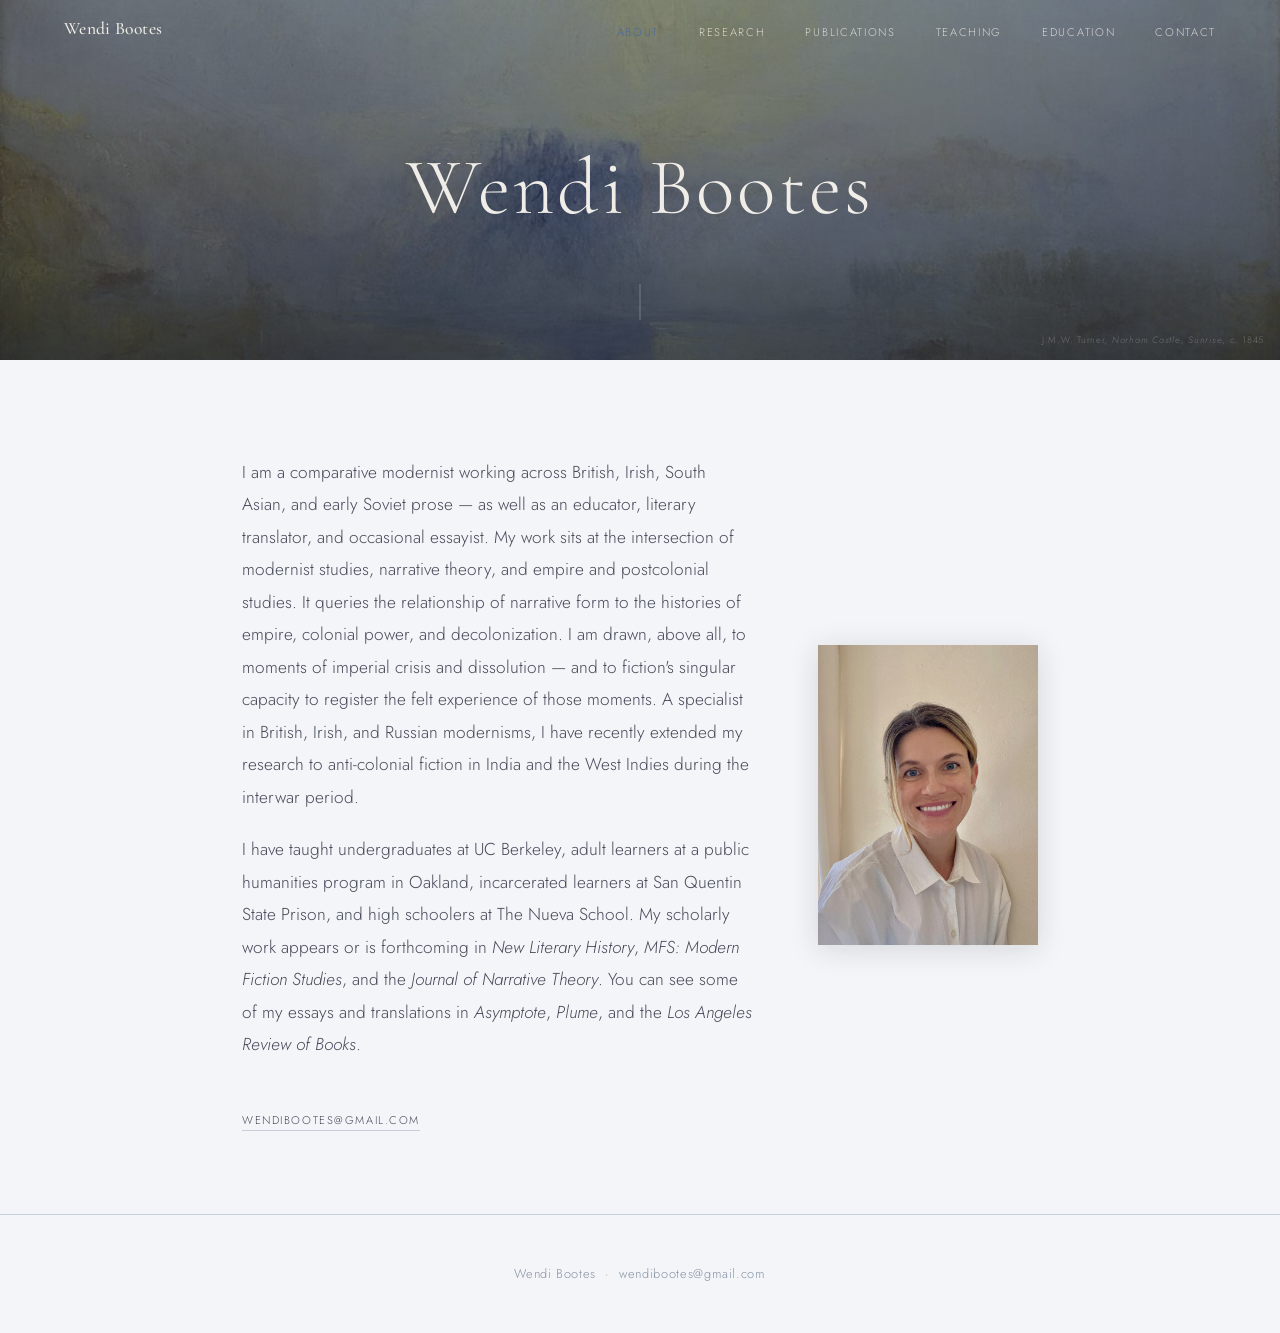
==== index.html @ 1dca985c "Add files via upload" ====
<!DOCTYPE html>
<html lang="en">
<head>
  <meta charset="UTF-8" />
  <meta name="viewport" content="width=device-width, initial-scale=1.0" />
  <title>Wendi Bootes</title>
  <link rel="preconnect" href="https://fonts.googleapis.com" />
  <link rel="preconnect" href="https://fonts.gstatic.com" crossorigin />
  <link href="https://fonts.googleapis.com/css2?family=Cormorant+Garamond:ital,wght@0,300;0,400;0,500;0,600;1,300;1,400;1,500;1,600&family=Jost:wght@300;400;500&display=swap" rel="stylesheet" />
  <link rel="stylesheet" href="style.css" />
  <style>
    #hero { position:relative; min-height:40vh; display:flex; flex-direction:column; align-items:center; justify-content:center; text-align:center; overflow:hidden; }
    .hero-bg { position:absolute; inset:0; background:url('Turner_-_Norham_Castle,_Sunrise_-_WGA23182.jpg') center/cover no-repeat; }
    .hero-bg::after { content:''; position:absolute; inset:0; background:linear-gradient(to bottom,rgba(18,24,38,.48) 0%,rgba(18,24,38,.58) 60%,rgba(18,24,38,.75) 100%); }
    .hero-content { position:relative; z-index:1; padding:2rem; }
    .hero-name { font-family:var(--serif); font-size:clamp(2.8rem,6.5vw,5rem); font-weight:300; color:#F0EDE8; letter-spacing:.04em; line-height:1; }
    .hero-scroll { position:absolute; bottom:2.5rem; left:50%; transform:translateX(-50%); font-size:.62rem; letter-spacing:.2em; text-transform:uppercase; color:rgba(240,237,232,.4); text-decoration:none; display:flex; flex-direction:column; align-items:center; gap:.6rem; }
    .hero-scroll::after { content:''; width:1px; height:36px; background:rgba(240,237,232,.3); animation:scrollline 1.8s ease-in-out infinite; }
    @keyframes scrollline { 0%{opacity:0;transform:scaleY(0);transform-origin:top} 50%{opacity:1;transform:scaleY(1);transform-origin:top} 100%{opacity:0;transform:scaleY(1);transform-origin:bottom} }
    .painting-credit { position:absolute; bottom:.75rem; right:1rem; font-size:.58rem; letter-spacing:.08em; color:rgba(240,237,232,.3); z-index:2; }
  </style>
</head>
<body>
  <nav id="main-nav">
    <a href="index.html" class="nav-name">Wendi Bootes</a>
    <ul class="nav-links">
      <li><a href="index.html" class="active">About</a></li>
      <li><a href="research.html">Research</a></li>
      <li><a href="publications.html">Publications</a></li>
      <li><a href="teaching.html">Teaching</a></li>
      <li><a href="education.html">Education</a></li>
      <li><a href="contact.html">Contact</a></li>
    </ul>
  </nav>

  <section id="hero">
    <div class="hero-bg"></div>
    <div class="hero-content"><h1 class="hero-name">Wendi Bootes</h1></div>
    <a href="#about" class="hero-scroll"></a>
    <span class="painting-credit">J.M.W. Turner, <em>Norham Castle, Sunrise</em>, c. 1845</span>
  </section>

  <div class="page">
    <section id="about">
      <div class="fade">
        <div class="about-grid">
          <div class="about-text">
            <p>I am a comparative modernist working across British, Irish, South Asian, and early Soviet prose — as well as an educator, literary translator, and occasional essayist. My work sits at the intersection of modernist studies, narrative theory, and empire and postcolonial studies. It queries the relationship of narrative form to the histories of empire, colonial power, and decolonization. I am drawn, above all, to moments of imperial crisis and dissolution — and to fiction's singular capacity to register the felt experience of those moments. A specialist in British, Irish, and Russian modernisms, I have recently extended my research to anti-colonial fiction in India and the West Indies during the interwar period.</p>
            <p>I have taught undergraduates at UC Berkeley, adult learners at a public humanities program in Oakland, incarcerated learners at San Quentin State Prison, and high schoolers at The Nueva School. My scholarly work appears or is forthcoming in <em>New Literary History</em>, <em>MFS: Modern Fiction Studies</em>, and the <em>Journal of Narrative Theory</em>. You can see some of my essays and translations in <em>Asymptote</em>, <em>Plume</em>, and the <em>Los Angeles Review of Books</em>.</p>
            <div class="about-contact"><a href="mailto:wendibootes@gmail.com">wendibootes@gmail.com</a></div>
          </div>
          <div class="about-photo">
            <img src="headshot.jpeg" alt="Wendi Bootes" onerror="this.style.display='none';this.nextElementSibling.style.display='flex';" />
            <div class="photo-placeholder" style="display:none;">
              <svg width="28" height="28" viewBox="0 0 24 24" fill="none" stroke="currentColor" stroke-width="1.2"><circle cx="12" cy="8" r="4"/><path d="M4 20c0-4 3.6-7 8-7s8 3 8 7"/></svg>
              <span>Photo not found</span>
            </div>
          </div>
        </div>
      </div>
    </section>
  </div>

  <footer>Wendi Bootes &nbsp;&middot;&nbsp; <a href="mailto:wendibootes@gmail.com">wendibootes@gmail.com</a></footer>

  <script>
    const nav = document.getElementById('main-nav');
    const hero = document.getElementById('hero');
    function updateNav() { nav.classList.toggle('solid', hero.getBoundingClientRect().bottom <= 80); }
    window.addEventListener('scroll', updateNav, { passive:true });
    updateNav();
    const obs = new IntersectionObserver(entries => { entries.forEach(e => { if(e.isIntersecting){e.target.classList.add('visible');obs.unobserve(e.target);} }); }, {threshold:.06});
    document.querySelectorAll('.fade').forEach(el => obs.observe(el));
  </script>
</body>
</html>
---- style.css ----
/* ── Variables ─────────────────────────────────────────── */
:root {
  --cream:    #F3F5F8;
  --paper:    #E8ECF3;
  --ink:      #191C23;
  --ink-mid:  #464B5A;
  --ink-soft: #8892A4;
  --accent:   #4A6A9C;
  --rule:     #C8CED9;
  --serif:    'Cormorant Garamond', Georgia, serif;
  --sans:     'Jost', system-ui, sans-serif;
}

/* ── Reset ─────────────────────────────────────────────── */
*, *::before, *::after { box-sizing: border-box; margin: 0; padding: 0; }
html { scroll-behavior: smooth; }
body {
  background: var(--cream);
  color: var(--ink);
  font-family: var(--sans);
  font-weight: 300;
  font-size: 19px;
  line-height: 1.75;
}
::selection { background: var(--accent); color: var(--cream); }
a { color: inherit; }

/* ── Navigation ────────────────────────────────────────── */
nav {
  position: fixed;
  top: 0; left: 0; right: 0;
  z-index: 100;
  display: flex;
  align-items: center;
  justify-content: space-between;
  padding: 0 4rem;
  height: 60px;
  background: transparent;
  border-bottom: 1px solid transparent;
  transition: background 0.4s ease, border-color 0.4s ease;
}
nav.solid {
  background: var(--cream);
  border-bottom-color: var(--rule);
}
.nav-name {
  font-family: var(--serif);
  font-size: 1.1rem;
  font-weight: 500;
  letter-spacing: 0.02em;
  text-decoration: none;
  color: #F0EDE8;
  transition: color 0.4s ease;
}
nav.solid .nav-name { color: var(--ink); }
.nav-links {
  display: flex;
  gap: 2.5rem;
  list-style: none;
}
.nav-links a {
  font-size: 0.7rem;
  letter-spacing: 0.15em;
  text-transform: uppercase;
  color: rgba(240, 237, 232, 0.8);
  text-decoration: none;
  transition: color 0.2s;
}
nav.solid .nav-links a { color: var(--ink-mid); }
.nav-links a:hover,
nav.solid .nav-links a:hover { color: var(--accent); }
.nav-links a.active { color: var(--accent); }
nav.solid .nav-links a.active { color: var(--accent); }

/* ── Page wrapper ──────────────────────────────────────── */
.page {
  max-width: 860px;
  margin: 0 auto;
  padding: 0 2rem;
}

/* ── Inner page header ─────────────────────────────────── */
.inner-header {
  height: 160px;
  position: relative;
  overflow: hidden;
  display: flex;
  align-items: center;
  padding-top: 2rem;
}
.inner-header-bg {
  position: absolute;
  inset: 0;
  background: url('Turner_-_Norham_Castle,_Sunrise_-_WGA23182.jpg') center 35% / cover no-repeat;
}
.inner-header-bg::after {
  content: '';
  position: absolute;
  inset: 0;
  background: linear-gradient(to bottom, rgba(18,24,38,0.55) 0%, rgba(18,24,38,0.72) 100%);
}
.inner-header-title {
  position: relative;
  z-index: 1;
  width: 100%;
  max-width: 860px;
  margin: 0 auto;
  padding: 0 2rem;
  font-family: var(--serif);
  font-size: clamp(2rem, 5vw, 3rem);
  font-weight: 300;
  color: #F0EDE8;
  letter-spacing: -0.01em;
}

/* ── Sections ──────────────────────────────────────────── */
section {
  padding: 6rem 0 5rem;
}

/* ── Section labels ────────────────────────────────────── */
.label {
  display: flex;
  align-items: center;
  gap: 1rem;
  font-size: 0.72rem;
  letter-spacing: 0.22em;
  text-transform: uppercase;
  color: var(--accent);
  margin-bottom: 2.8rem;
}
.label::after {
  content: '';
  flex: 1;
  height: 1px;
  background: var(--rule);
}

/* ── About ─────────────────────────────────────────────── */
.about-grid {
  display: grid;
  grid-template-columns: 1fr 220px;
  gap: 4rem;
  align-items: center;
}
.about-text p {
  color: var(--ink-mid);
  font-size: 1.08rem;
  line-height: 1.88;
}
.about-text p + p { margin-top: 1.25rem; }
.about-contact { margin-top: 2.5rem; }
.about-contact a {
  font-size: 0.7rem;
  letter-spacing: 0.14em;
  text-transform: uppercase;
  color: var(--ink-mid);
  text-decoration: none;
  border-bottom: 1px solid var(--rule);
  padding-bottom: 2px;
  transition: color 0.2s, border-color 0.2s;
}
.about-contact a:hover { color: var(--accent); border-color: var(--accent); }
.about-photo img {
  width: 100%;
  display: block;
  filter: grayscale(10%) contrast(1.02) brightness(0.97);
  box-shadow: 0 4px 28px rgba(25,28,35,0.14);
}
.photo-placeholder {
  width: 100%;
  aspect-ratio: 3/4;
  background: var(--paper);
  border: 1px solid var(--rule);
  display: flex;
  flex-direction: column;
  align-items: center;
  justify-content: center;
  gap: 0.6rem;
  color: var(--ink-soft);
  font-size: 0.72rem;
  letter-spacing: 0.1em;
  text-align: center;
  padding: 1.5rem;
}

/* ── Research ──────────────────────────────────────────── */
.book-block { margin-bottom: 3.5rem; }
.book-eyebrow {
  font-size: 0.65rem;
  letter-spacing: 0.2em;
  text-transform: uppercase;
  color: var(--accent);
  margin-bottom: 0.5rem;
}
.book-title {
  font-family: var(--serif);
  font-size: 1.85rem;
  font-weight: 400;
  font-style: italic;
  margin-bottom: 1.5rem;
  color: var(--ink);
  line-height: 1.3;
}
.pull-quote {
  margin: 2.5rem 0 3rem;
  padding: 2rem 0;
  border-top: 1px solid var(--rule);
  border-bottom: 1px solid var(--rule);
  position: relative;
}
.pull-quote::before {
  content: '\201C';
  font-family: var(--serif);
  font-size: 7rem;
  line-height: 1;
  color: var(--accent);
  opacity: 0.15;
  position: absolute;
  top: 0.5rem; left: -0.25rem;
  pointer-events: none;
}
.pull-quote blockquote {
  font-family: var(--serif);
  font-size: clamp(1.55rem, 3.2vw, 2.2rem);
  font-style: italic;
  font-weight: 300;
  color: var(--ink);
  line-height: 1.4;
  letter-spacing: -0.01em;
  padding-left: 1rem;
}
.triptych {
  display: grid;
  grid-template-columns: 1fr 1fr 1fr;
  gap: 0.6rem;
  margin: 2.8rem 0 3rem;
}
.triptych figure { overflow: hidden; }
.triptych img {
  width: 100%;
  height: 200px;
  object-fit: cover;
  object-position: center 30%;
  display: block;
  filter: grayscale(30%) contrast(1.08) brightness(0.88) sepia(10%);
  transition: filter 0.4s ease;
}
.triptych figure:hover img {
  filter: grayscale(10%) contrast(1.05) brightness(0.95) sepia(5%);
}
.triptych figcaption {
  padding-top: 0.55rem;
  display: flex;
  flex-direction: column;
  gap: 0.1rem;
}
.triptych .cap-movement {
  font-size: 0.62rem;
  letter-spacing: 0.2em;
  text-transform: uppercase;
  color: var(--accent);
}
.triptych .cap-place {
  font-family: var(--serif);
  font-size: 0.92rem;
  font-style: italic;
  color: var(--ink-soft);
}
.book-desc p {
  color: var(--ink-mid);
  font-size: 1.05rem;
  line-height: 1.9;
  margin-bottom: 1.15rem;
}
.book-desc p:last-child { margin-bottom: 0; }
.research-intro {
  margin-bottom: 3rem;
  padding-bottom: 3rem;
  border-bottom: 1px solid var(--rule);
}
.research-intro p {
  font-size: 1.05rem;
  line-height: 1.8;
  color: var(--ink-mid);
  max-width: 72ch;
}
.second-project {
  border-left: 2px solid var(--rule);
  padding-left: 1.5rem;
  margin-top: 3rem;
}
.second-project .book-eyebrow { margin-bottom: 0.4rem; }
.second-project p {
  color: var(--ink-mid);
  font-size: 0.98rem;
  line-height: 1.82;
  font-style: italic;
}

/* ── Publications ──────────────────────────────────────── */
.pub-group { margin-bottom: 3rem; }
.pub-group:last-child { margin-bottom: 0; }
.pub-group-title {
  font-size: 0.65rem;
  letter-spacing: 0.2em;
  text-transform: uppercase;
  color: var(--ink-soft);
  margin-bottom: 1.2rem;
}
.pub-item {
  padding: 1.4rem 0;
  border-bottom: 1px solid var(--rule);
}
.pub-item:first-of-type { border-top: 1px solid var(--rule); }
.pub-title {
  font-family: var(--serif);
  font-size: 1.28rem;
  font-weight: 400;
  line-height: 1.45;
  color: var(--ink);
  margin-bottom: 0.3rem;
}
.pub-meta {
  font-size: 0.88rem;
  color: var(--ink-soft);
  letter-spacing: 0.02em;
}
.pub-meta em { font-style: italic; }
.pub-award {
  display: inline-block;
  margin-top: 0.5rem;
  font-size: 0.63rem;
  letter-spacing: 0.13em;
  text-transform: uppercase;
  color: var(--accent);
  border: 1px solid var(--accent);
  padding: 0.15rem 0.65rem;
}

/* ── Teaching ──────────────────────────────────────────── */
.teaching-intro {
  color: var(--ink-mid);
  font-size: 1.05rem;
  line-height: 1.9;
  margin-bottom: 3.5rem;
}
.teaching-intro p + p { margin-top: 1.1rem; }
.inst-block { margin-bottom: 2.8rem; }
.inst-block:last-child { margin-bottom: 0; }
.inst-name {
  font-family: var(--serif);
  font-size: 1.6rem;
  font-weight: 500;
  color: var(--ink);
  margin-bottom: 0.15rem;
}
.inst-meta {
  font-size: 0.82rem;
  letter-spacing: 0.12em;
  text-transform: uppercase;
  color: var(--accent);
  margin-bottom: 1rem;
}
.role-label {
  font-size: 0.92rem;
  font-style: italic;
  color: var(--ink-soft);
  margin-top: 0.9rem;
  margin-bottom: 0.45rem;
}
.role-sublabel {
  font-size: 0.82rem;
  font-style: normal;
  color: var(--ink-soft);
  letter-spacing: 0.09em;
  text-transform: uppercase;
  margin-top: -0.2rem;
  margin-bottom: 0.8rem;
}
.course-list {
  list-style: none;
  display: flex;
  flex-direction: column;
  gap: 0.4rem;
}
.course-list li {
  font-family: var(--serif);
  font-size: 1.25rem;
  font-style: italic;
  color: var(--ink-mid);
  padding-left: 1.2rem;
  position: relative;
}
.course-list li::before {
  content: '—';
  position: absolute;
  left: 0;
  color: var(--rule);
  font-style: normal;
}
.course-texts {
  display: block;
  font-family: var(--sans);
  font-size: 1rem;
  font-style: normal;
  color: var(--ink-soft);
  line-height: 1.75;
  margin-top: 0.35rem;
}

/* ── Education ─────────────────────────────────────────── */
.edu-item {
  padding: 1.5rem 0;
  border-bottom: 1px solid var(--rule);
}
.edu-item:first-of-type { border-top: 1px solid var(--rule); }
.edu-degree {
  font-family: var(--serif);
  font-size: 1.5rem;
  font-weight: 400;
  color: var(--ink);
  line-height: 1.4;
}
.edu-institution {
  font-size: 1.05rem;
  color: var(--ink-mid);
  margin-top: 0.15rem;
}
.edu-note {
  font-size: 0.92rem;
  color: var(--ink-soft);
  font-style: italic;
  margin-top: 0.1rem;
}
.edu-year {
  font-size: 0.82rem;
  letter-spacing: 0.1em;
  color: var(--accent);
  margin-top: 0.15rem;
}

/* ── Contact ───────────────────────────────────────────── */
.contact-body { max-width: 580px; }
.contact-body p {
  color: var(--ink-mid);
  font-size: 1.08rem;
  line-height: 1.9;
}
.contact-email {
  display: inline-block;
  margin-top: 2.2rem;
  font-family: var(--serif);
  font-size: 1.55rem;
  font-weight: 400;
  color: var(--ink);
  text-decoration: none;
  border-bottom: 1px solid var(--rule);
  padding-bottom: 3px;
  transition: color 0.2s, border-color 0.2s;
}
.contact-email:hover { color: var(--accent); border-color: var(--accent); }

/* ── Footer ────────────────────────────────────────────── */
footer {
  border-top: 1px solid var(--rule);
  padding: 3rem 2rem;
  text-align: center;
  font-size: 0.8rem;
  color: var(--ink-soft);
  letter-spacing: 0.05em;
}
footer a { text-decoration: none; color: inherit; }

/* ── Fade-in ───────────────────────────────────────────── */
.fade {
  opacity: 0;
  transform: translateY(18px);
  transition: opacity 0.7s ease, transform 0.7s ease;
}
.fade.visible { opacity: 1; transform: none; }

/* ── Responsive ────────────────────────────────────────── */
@media (max-width: 700px) {
  nav { padding: 0 1.5rem; }
  .nav-links { gap: 1.5rem; }
  .nav-links li:nth-child(n+4) { display: none; }
  .about-grid { grid-template-columns: 1fr; }
  .about-photo { max-width: 200px; margin: 0 auto; }
  .triptych { grid-template-columns: 1fr; }
  .triptych img { height: 220px; }
  section { padding: 5rem 0 3.5rem; }
}
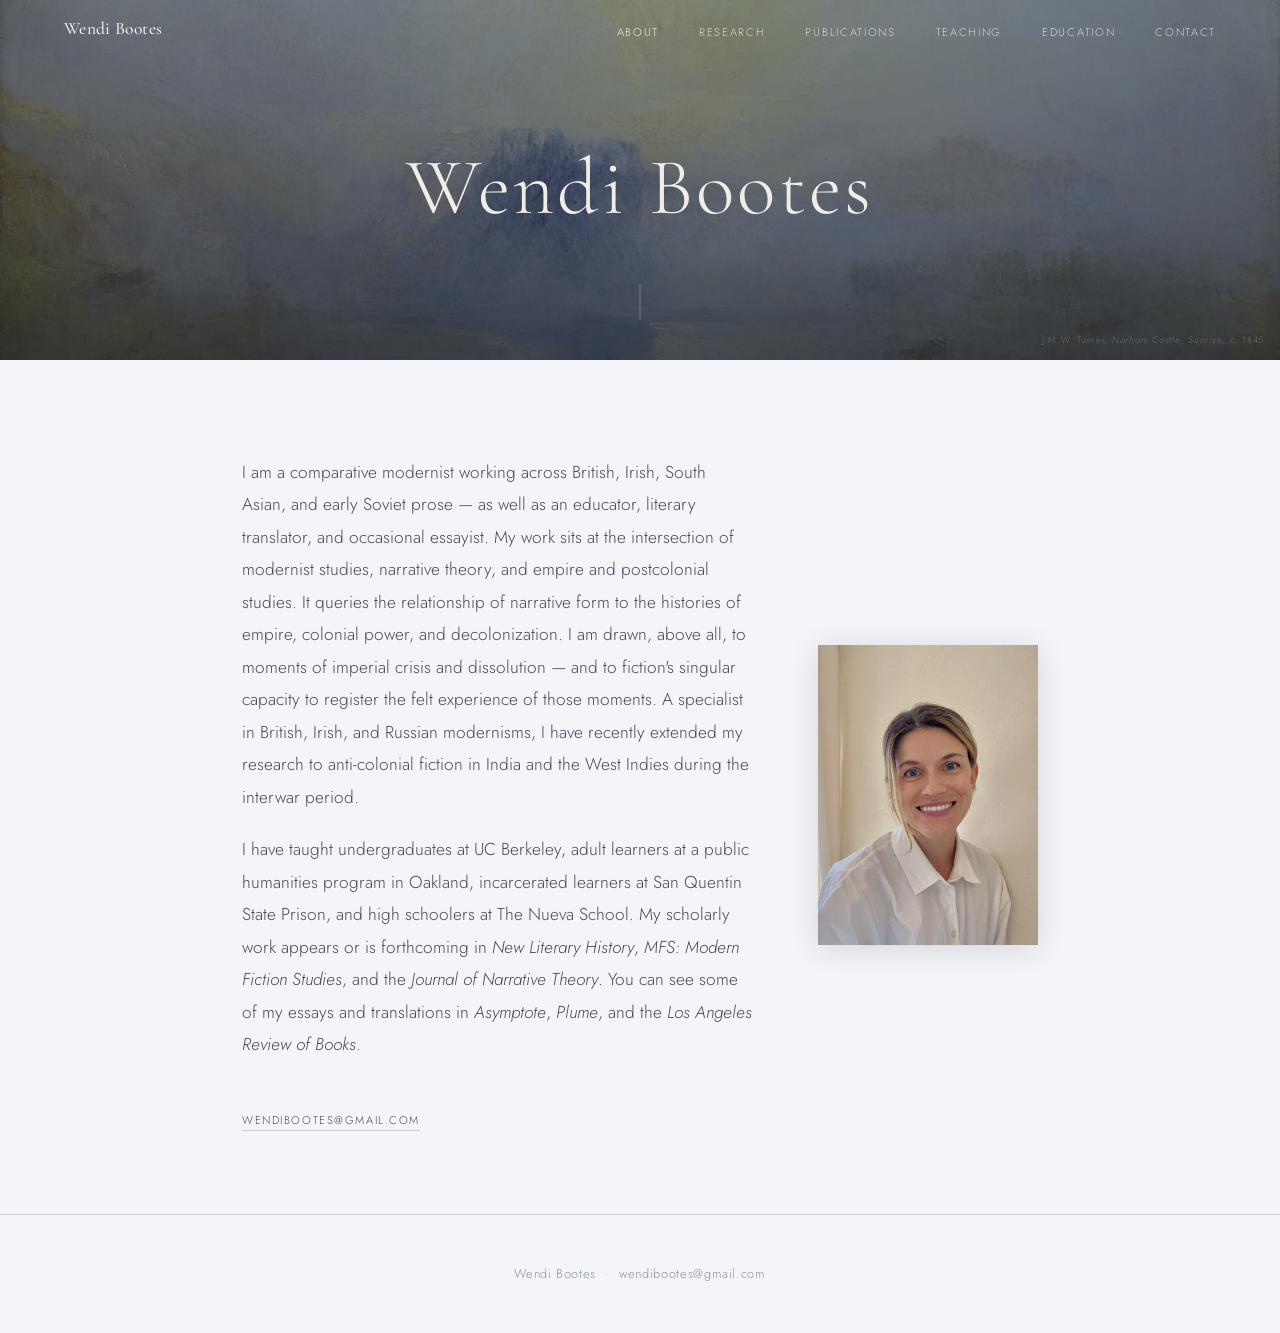
==== commit 92ff31d9: "Add files via upload" ====
--- a/index.html
+++ b/index.html
@@ -3,6 +3,8 @@
 <head>
   <meta charset="UTF-8" />
   <meta name="viewport" content="width=device-width, initial-scale=1.0" />
+  <meta name="description" content="Wendi Bootes — comparative modernist, literary translator, and educator working across British, Irish, South Asian, and early Soviet prose." />
+  <link rel="canonical" href="https://wendibootes.com/" />
   <title>Wendi Bootes</title>
   <link rel="preconnect" href="https://fonts.googleapis.com" />
   <link rel="preconnect" href="https://fonts.gstatic.com" crossorigin />
@@ -23,7 +25,10 @@
 <body>
   <nav id="main-nav">
     <a href="index.html" class="nav-name">Wendi Bootes</a>
-    <ul class="nav-links">
+    <button class="nav-toggle" id="nav-toggle" aria-label="Toggle menu">
+      <span></span><span></span><span></span>
+    </button>
+    <ul class="nav-links" id="nav-links">
       <li><a href="index.html" class="active">About</a></li>
       <li><a href="research.html">Research</a></li>
       <li><a href="publications.html">Publications</a></li>
@@ -71,6 +76,9 @@
     updateNav();
     const obs = new IntersectionObserver(entries => { entries.forEach(e => { if(e.isIntersecting){e.target.classList.add('visible');obs.unobserve(e.target);} }); }, {threshold:.06});
     document.querySelectorAll('.fade').forEach(el => obs.observe(el));
+    const navToggle = document.getElementById('nav-toggle');
+    const navLinks = document.getElementById('nav-links');
+    navToggle.addEventListener('click', () => { navToggle.classList.toggle('open'); navLinks.classList.toggle('open'); });
   </script>
 </body>
 </html>
--- a/style.css
+++ b/style.css
@@ -69,8 +69,8 @@
 nav.solid .nav-links a { color: var(--ink-mid); }
 .nav-links a:hover,
 nav.solid .nav-links a:hover { color: var(--accent); }
-.nav-links a.active { color: var(--accent); }
-nav.solid .nav-links a.active { color: var(--accent); }
+.nav-links a.active { color: #F0EDE8; opacity: 1; }
+nav.solid .nav-links a.active { color: var(--accent); opacity: 1; }
 
 /* ── Page wrapper ──────────────────────────────────────── */
 .page {
@@ -480,11 +480,57 @@
 }
 .fade.visible { opacity: 1; transform: none; }
 
+/* ── Hamburger ─────────────────────────────────────────── */
+.nav-toggle {
+  display: none;
+  flex-direction: column;
+  justify-content: center;
+  gap: 5px;
+  background: none;
+  border: none;
+  cursor: pointer;
+  padding: 4px;
+  z-index: 101;
+}
+.nav-toggle span {
+  display: block;
+  width: 22px;
+  height: 1.5px;
+  background: rgba(240, 237, 232, 0.8);
+  transition: transform 0.3s ease, opacity 0.3s ease, background 0.4s ease;
+}
+nav.solid .nav-toggle span { background: var(--ink-mid); }
+.nav-toggle.open span:nth-child(1) { transform: translateY(6.5px) rotate(45deg); }
+.nav-toggle.open span:nth-child(2) { opacity: 0; }
+.nav-toggle.open span:nth-child(3) { transform: translateY(-6.5px) rotate(-45deg); }
+
 /* ── Responsive ────────────────────────────────────────── */
 @media (max-width: 700px) {
   nav { padding: 0 1.5rem; }
-  .nav-links { gap: 1.5rem; }
-  .nav-links li:nth-child(n+4) { display: none; }
+  .nav-toggle { display: flex; }
+  .nav-links {
+    display: none;
+    position: fixed;
+    top: 60px;
+    left: 0;
+    right: 0;
+    flex-direction: column;
+    gap: 0;
+    background: var(--cream);
+    border-bottom: 1px solid var(--rule);
+    padding: 0.5rem 0 1rem;
+    z-index: 99;
+  }
+  .nav-links.open { display: flex; }
+  .nav-links li { display: block; width: 100%; }
+  .nav-links a {
+    display: block;
+    padding: 0.7rem 1.5rem;
+    color: var(--ink-mid);
+    font-size: 0.75rem;
+  }
+  .nav-links a:hover,
+  .nav-links a.active { color: var(--accent); }
   .about-grid { grid-template-columns: 1fr; }
   .about-photo { max-width: 200px; margin: 0 auto; }
   .triptych { grid-template-columns: 1fr; }
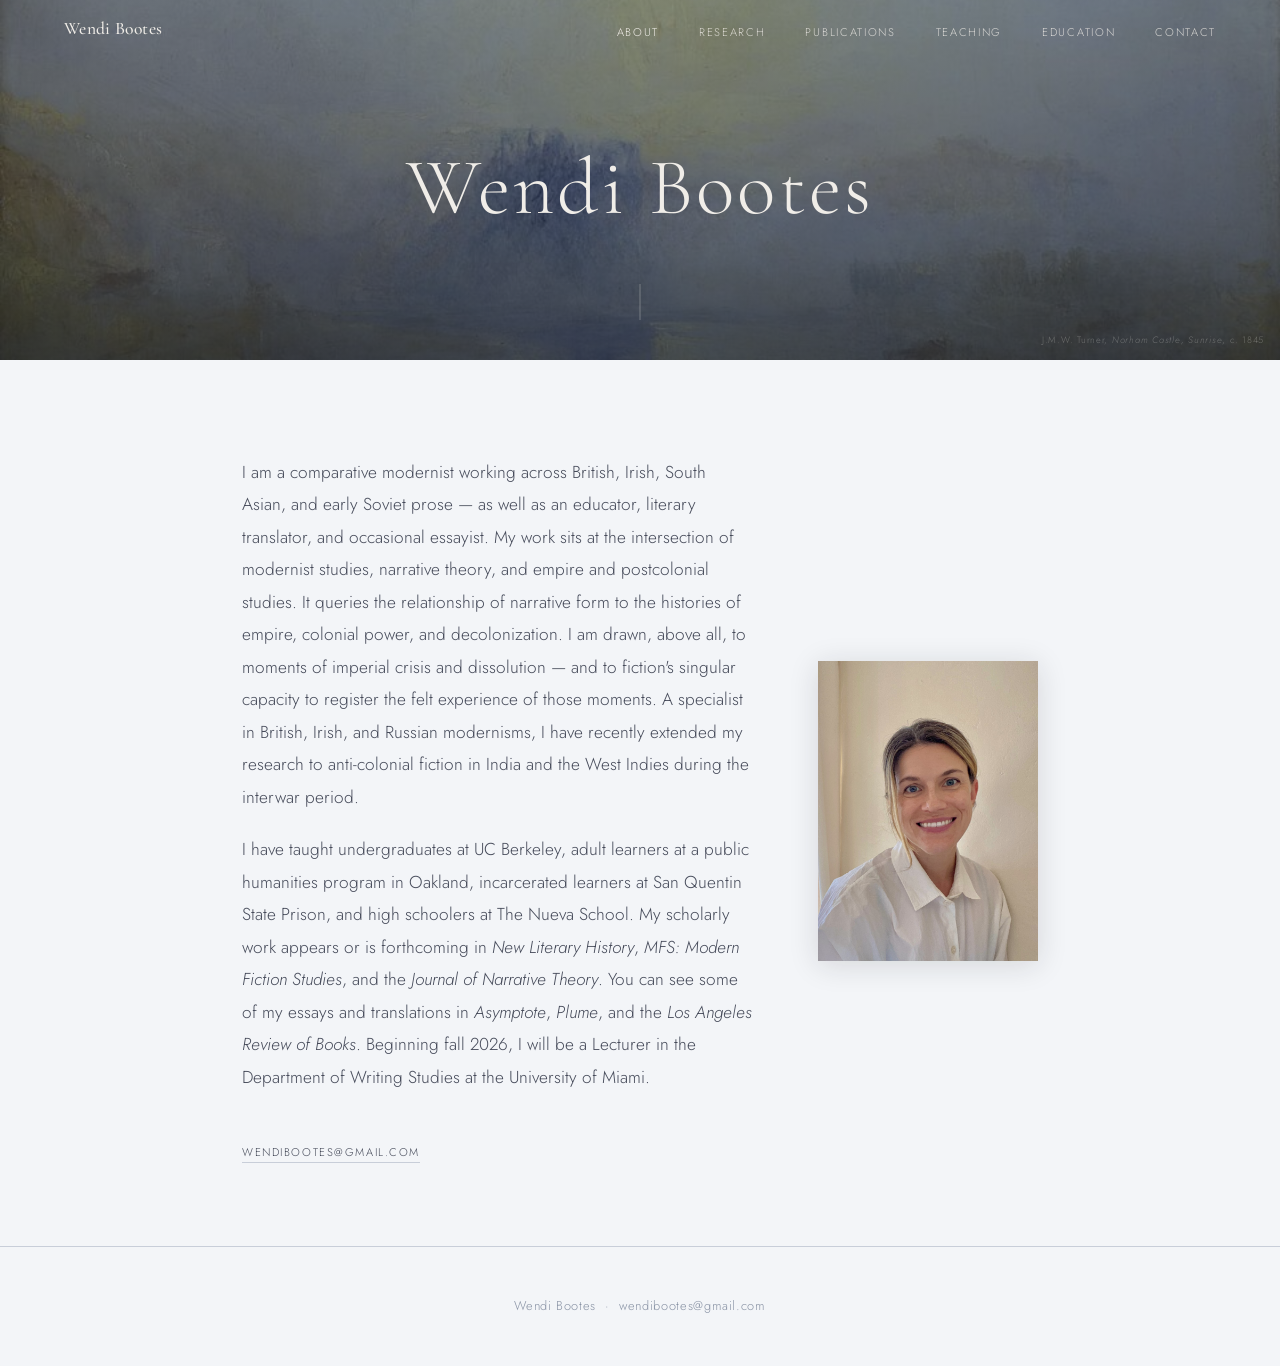
==== commit 0908c332: "Add files via upload" ====
--- a/index.html
+++ b/index.html
@@ -51,7 +51,7 @@
         <div class="about-grid">
           <div class="about-text">
             <p>I am a comparative modernist working across British, Irish, South Asian, and early Soviet prose — as well as an educator, literary translator, and occasional essayist. My work sits at the intersection of modernist studies, narrative theory, and empire and postcolonial studies. It queries the relationship of narrative form to the histories of empire, colonial power, and decolonization. I am drawn, above all, to moments of imperial crisis and dissolution — and to fiction's singular capacity to register the felt experience of those moments. A specialist in British, Irish, and Russian modernisms, I have recently extended my research to anti-colonial fiction in India and the West Indies during the interwar period.</p>
-            <p>I have taught undergraduates at UC Berkeley, adult learners at a public humanities program in Oakland, incarcerated learners at San Quentin State Prison, and high schoolers at The Nueva School. My scholarly work appears or is forthcoming in <em>New Literary History</em>, <em>MFS: Modern Fiction Studies</em>, and the <em>Journal of Narrative Theory</em>. You can see some of my essays and translations in <em>Asymptote</em>, <em>Plume</em>, and the <em>Los Angeles Review of Books</em>.</p>
+            <p>I have taught undergraduates at UC Berkeley, adult learners at a public humanities program in Oakland, incarcerated learners at San Quentin State Prison, and high schoolers at The Nueva School. My scholarly work appears or is forthcoming in <em>New Literary History</em>, <em>MFS: Modern Fiction Studies</em>, and the <em>Journal of Narrative Theory</em>. You can see some of my essays and translations in <em>Asymptote</em>, <em>Plume</em>, and the <em>Los Angeles Review of Books</em>. Beginning fall 2026, I will be a Lecturer in the Department of Writing Studies at the University of Miami.</p>
             <div class="about-contact"><a href="mailto:wendibootes@gmail.com">wendibootes@gmail.com</a></div>
           </div>
           <div class="about-photo">
--- a/style.css
+++ b/style.css
@@ -67,7 +67,7 @@
   transition: color 0.2s;
 }
 nav.solid .nav-links a { color: var(--ink-mid); }
-.nav-links a:hover,
+.nav-links a:hover { color: #F0EDE8; }
 nav.solid .nav-links a:hover { color: var(--accent); }
 .nav-links a.active { color: #F0EDE8; opacity: 1; }
 nav.solid .nav-links a.active { color: var(--accent); opacity: 1; }
